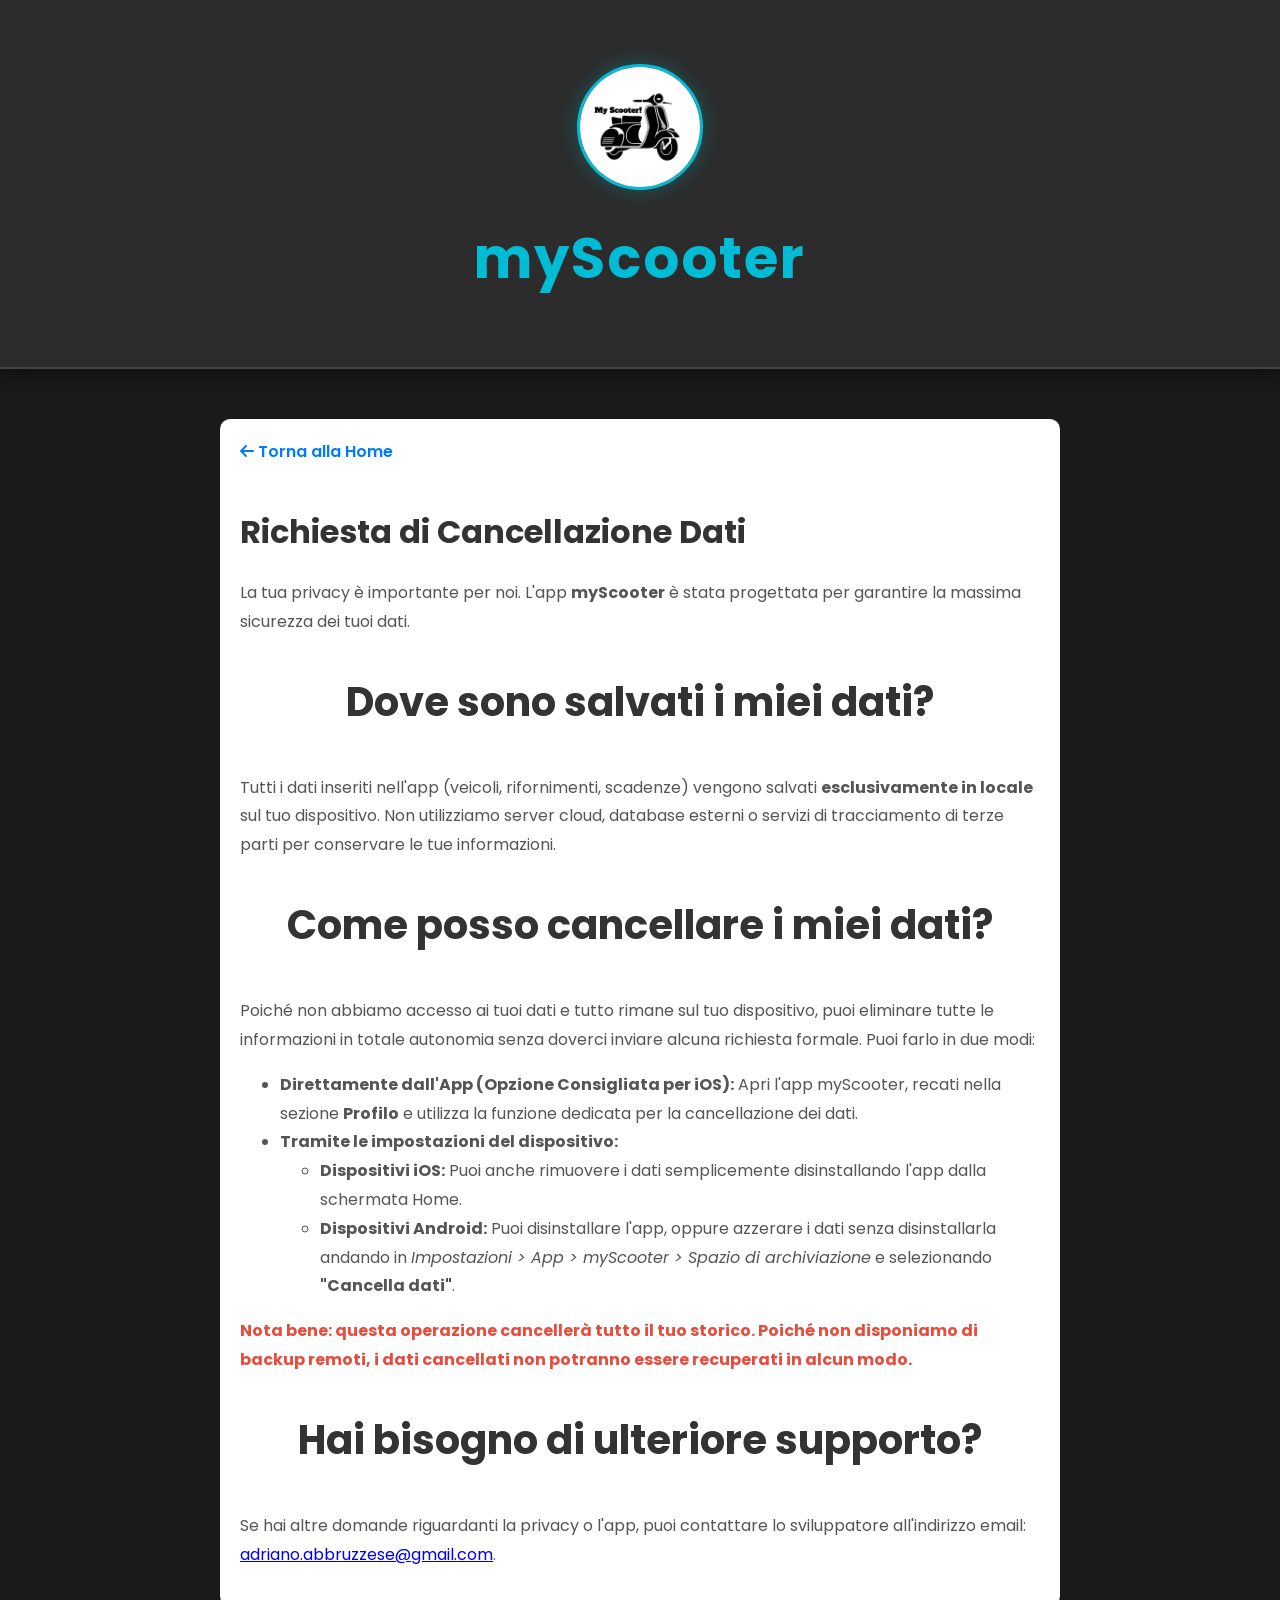
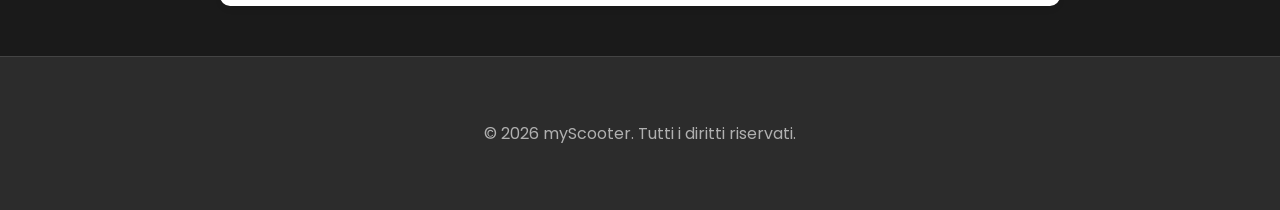
==== cancellazione-dati.html @ e66b5984 "sezione cancellazione dati e aggiornamento in home" ====
<!DOCTYPE html>
<html lang="it">
<head>
    <meta charset="UTF-8">
    <meta name="viewport" content="width=device-width, initial-scale=1.0">
    <title>Cancellazione Dati - myScooter</title>
    <link href="https://fonts.googleapis.com/css2?family=Poppins:wght@400;600;700&display=swap" rel="stylesheet">
    <link rel="stylesheet" href="https://cdnjs.cloudflare.com/ajax/libs/font-awesome/6.5.2/css/all.min.css">
    <link rel="stylesheet" href="style.css">
    <style>
        .content-page { max-width: 800px; margin: 50px auto; padding: 20px; text-align: left; background: #fff; border-radius: 10px; box-shadow: 0 4px 6px rgba(0,0,0,0.05); }
        .content-page h1, .content-page h2 { color: #333; }
        .content-page p, .content-page li { color: #555; line-height: 1.8; }
        .back-btn { display: inline-block; margin-bottom: 20px; color: #007bff; text-decoration: none; font-weight: 600; }
        .back-btn:hover { text-decoration: underline; }
    </style>
</head>
<body>

    <header>
        <img src="images/loghetto1.jpg" alt="Logo myScooter" class="header-logo">
        <h1>myScooter</h1>
    </header>

    <div class="container">
        <div class="content-page">
            <a href="index.html" class="back-btn"><i class="fas fa-arrow-left"></i> Torna alla Home</a>
            
            <h1>Richiesta di Cancellazione Dati</h1>
            <p>La tua privacy è importante per noi. L'app <strong>myScooter</strong> è stata progettata per garantire la massima sicurezza dei tuoi dati.</p>
            
            <h2>Dove sono salvati i miei dati?</h2>
            <p>Tutti i dati inseriti nell'app (veicoli, rifornimenti, scadenze) vengono salvati <strong>esclusivamente in locale</strong> sul tuo dispositivo. Non utilizziamo server cloud, database esterni o servizi di tracciamento di terze parti per conservare le tue informazioni.</p>

            <h2>Come posso cancellare i miei dati?</h2>
            <p>Poiché non abbiamo accesso ai tuoi dati e tutto rimane sul tuo dispositivo, puoi eliminare tutte le informazioni in totale autonomia senza doverci inviare alcuna richiesta formale. Puoi farlo in due modi:</p>
            
            <ul>
                <li><strong>Direttamente dall'App (Opzione Consigliata per iOS):</strong> Apri l'app myScooter, recati nella sezione <strong>Profilo</strong> e utilizza la funzione dedicata per la cancellazione dei dati.</li>
                <li><strong>Tramite le impostazioni del dispositivo:</strong>
                    <ul>
                        <li><strong>Dispositivi iOS:</strong> Puoi anche rimuovere i dati semplicemente disinstallando l'app dalla schermata Home.</li>
                        <li><strong>Dispositivi Android:</strong> Puoi disinstallare l'app, oppure azzerare i dati senza disinstallarla andando in <em>Impostazioni > App > myScooter > Spazio di archiviazione</em> e selezionando <strong>"Cancella dati"</strong>.</li>
                    </ul>
                </li>
            </ul>

            <p style="color: #e74c3c; font-weight: bold;">Nota bene: questa operazione cancellerà tutto il tuo storico. Poiché non disponiamo di backup remoti, i dati cancellati non potranno essere recuperati in alcun modo.</p>
            
            <h2>Hai bisogno di ulteriore supporto?</h2>
            <p>Se hai altre domande riguardanti la privacy o l'app, puoi contattare lo sviluppatore all'indirizzo email: <a href="mailto:adriano.abbruzzese@gmail.com">adriano.abbruzzese@gmail.com</a>.</p>
        </div>
    </div>

    <footer>
        <p class="text-muted-custom">&copy; 2026 myScooter. Tutti i diritti riservati.</p>
    </footer>

</body>
</html>
---- style.css ----
:root {
    --primary-dark: #1a1a1a;
    --secondary-dark: #2c2c2c;
    --accent-color: #00bcd4;
    --accent-hover: #00e5ff;
    --text-light: #f0f0f0;
    --text-muted: #b0b0b0;
    --border-color: #444444;
    --shadow-dark: 0 8px 16px rgba(0, 0, 0, 0.4);
    --border-radius: 12px;
}

body {
    font-family: 'Poppins', sans-serif;
    line-height: 1.6;
    margin: 0;
    padding: 0;
    background-color: var(--primary-dark);
    color: var(--text-light);
}

/* Header */
header {
    background-color: var(--secondary-dark);
    padding: 4rem 1rem;
    text-align: center;
    border-bottom: 2px solid var(--border-color);
    box-shadow: var(--shadow-dark);
}

.header-logo {
    max-width: 120px;
    border-radius: 50%;
    border: 3px solid var(--accent-color);
    box-shadow: 0 0 20px rgba(0, 188, 212, 0.3);
    margin-bottom: 1rem;
}

header h1 { font-size: 3.5rem; margin: 0; color: var(--accent-color); letter-spacing: 2px; }
header p { color: var(--text-muted); max-width: 700px; margin: 1rem auto 0; font-size: 1.1rem; }

/* Layout */
.container { max-width: 1100px; margin: 3rem auto; padding: 0 1.5rem; }

section {
    background-color: var(--secondary-dark);
    padding: 2.5rem;
    margin-bottom: 3.5rem;
    border-radius: var(--border-radius);
    border: 1px solid var(--border-color);
    box-shadow: var(--shadow-dark);
}

h2 { font-size: 2.5rem; text-align: center; margin-bottom: 2.5rem; color: var(--text-light); }

/* Griglie */
.features-grid, .support-grid {
    display: grid;
    gap: 20px;
    grid-template-columns: repeat(auto-fit, minmax(280px, 1fr));
}

.card {
    background-color: var(--primary-dark);
    padding: 2.5rem;
    border-radius: var(--border-radius);
    border: 1px solid var(--border-color);
    text-align: center;
    transition: transform 0.3s ease, border-color 0.3s ease;
}

.card:hover { transform: translateY(-8px); border-color: var(--accent-color); }
.card i { font-size: 3rem; color: var(--accent-color); margin-bottom: 1.5rem; }
.card h3 { color: var(--accent-color); margin-bottom: 1rem; }

/* Tabs & Gallery */
.tabs { display: flex; justify-content: center; gap: 1rem; margin-bottom: 2rem; border-bottom: 1px solid var(--border-color); }
.tab-btn {
    background: none; border: none; padding: 1rem 2rem; color: var(--text-muted);
    cursor: pointer; font-weight: 600; font-size: 1.1rem; transition: 0.3s;
    border-bottom: 3px solid transparent;
}
.tab-btn.active { color: var(--accent-color); border-bottom-color: var(--accent-color); }

.image-gallery {
    display: grid;
    grid-template-columns: repeat(auto-fit, minmax(180px, 1fr));
    gap: 20px;
    margin-top: 1.5rem;
}

.image-gallery img {
    width: 100%;
    border-radius: 10px;
    border: 2px solid var(--border-color);
    transition: 0.3s;
    box-shadow: 0 4px 8px rgba(0,0,0,0.3);
}

.image-gallery img:hover { border-color: var(--accent-color); transform: scale(1.05); }

/* Form Supporto */
.form-container {
    max-width: 600px;
    margin: 2rem auto 0;
    padding: 2rem;
    background: var(--primary-dark);
    border-radius: var(--border-radius);
    border: 1px solid var(--border-color);
}

.form-group { margin-bottom: 1.2rem; text-align: left; }
.form-group label { display: block; margin-bottom: 0.5rem; color: var(--accent-color); font-weight: 600; }
.form-group input, .form-group textarea {
    width: 100%; padding: 0.8rem; border-radius: 6px; border: 1px solid var(--border-color);
    background: var(--secondary-dark); color: white; font-family: inherit; box-sizing: border-box;
}

.btn-submit {
    width: 100%; background: var(--accent-color); color: var(--primary-dark);
    padding: 1rem; border: none; border-radius: 50px; font-weight: 700;
    cursor: pointer; transition: 0.3s; font-size: 1rem;
}
.btn-submit:hover { background: var(--accent-hover); transform: translateY(-2px); }

/* Footer */
footer {
    background-color: var(--secondary-dark); padding: 4rem 1rem; text-align: center;
    border-top: 1px solid var(--border-color);
}
.footer-flex { display: flex; flex-direction: column; align-items: center; gap: 2rem; }
.social-links a { color: var(--accent-color); margin: 0 1rem; transition: 0.3s; }
.donate-btn {
    background: #0070ba; color: white; padding: 0.8rem 1.5rem;
    border-radius: 50px; text-decoration: none; font-weight: 600;
}

#backToTop {
    display: none; position: fixed; bottom: 2rem; right: 2rem;
    background: var(--accent-color); color: var(--primary-dark);
    width: 50px; height: 50px; border-radius: 50%; border: none; cursor: pointer;
    z-index: 1000;
}

@media (min-width: 768px) { .footer-flex { flex-direction: row; justify-content: center; gap: 6rem; } }

/* --- Stili specifici per Download Page --- */
.status-container {
    text-align: center;
    min-height: 300px;
    display: flex;
    flex-direction: column;
    justify-content: center;
    align-items: center;
}

.loader {
    border: 6px solid var(--primary-dark);
    border-top: 6px solid var(--accent-color);
    border-radius: 50%;
    width: 60px;
    height: 60px;
    animation: spin 1s linear infinite;
    margin-bottom: 2rem;
    box-shadow: 0 0 15px rgba(0, 188, 212, 0.1);
}

@keyframes spin {
    0% { transform: rotate(0deg); }
    100% { transform: rotate(360deg); }
}

.text-muted-custom {
    color: var(--text-muted);
    max-width: 500px;
    margin: 0 auto;
}

.status-container {
    text-align: center;
    padding: 2rem 0;
}

/* QR Code rimpicciolito */
.qr-small {
    max-width: 120px; /* Più piccolo rispetto alla home */
    margin: 1.5rem auto;
    border: 5px solid white;
    border-radius: 10px;
    display: block;
}

/* Contenitore badge piccoli */
.mini-badge-container {
    display: flex;
    justify-content: center;
    gap: 15px;
    margin-top: 2rem;
}

.mini-badge {
    height: 40px; /* Badge rimpiccioliti */
    transition: transform 0.2s;
}

.mini-badge:hover {
    transform: scale(1.05);
}
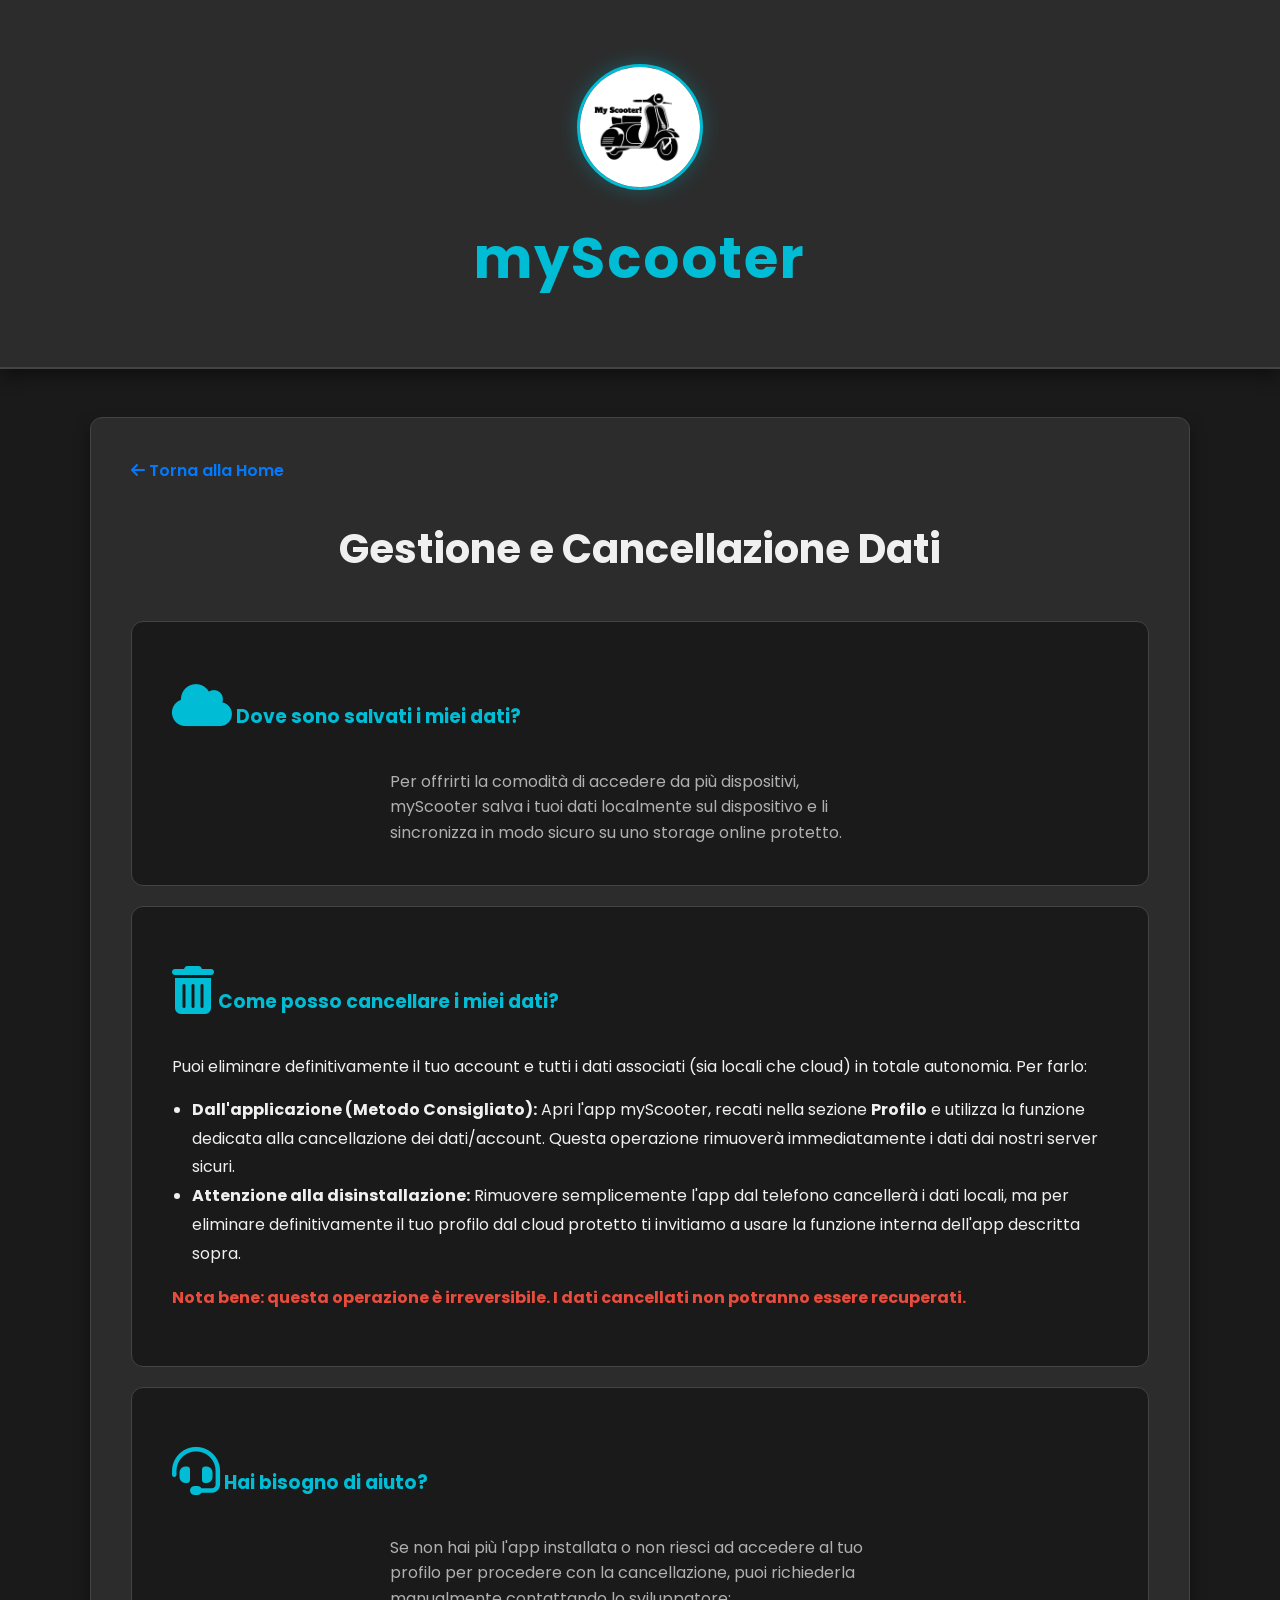
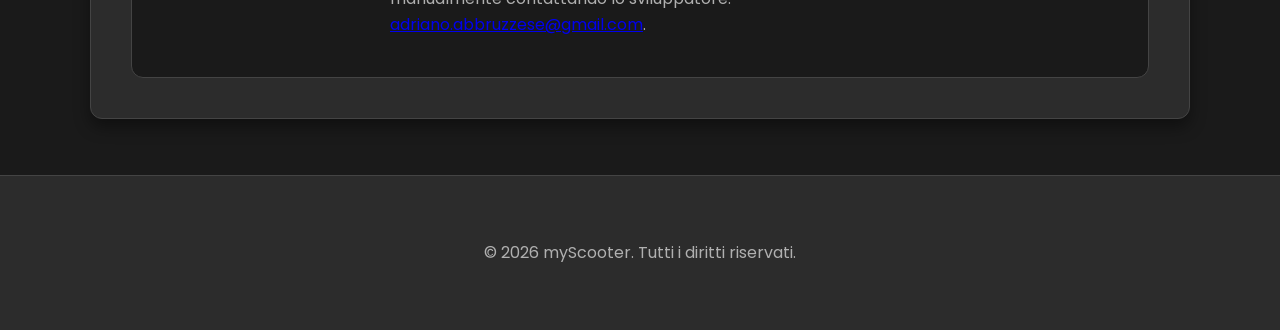
==== commit 9bf13031: "Update cancellazione-dati.html" ====
--- a/cancellazione-dati.html
+++ b/cancellazione-dati.html
@@ -7,13 +7,6 @@
     <link href="https://fonts.googleapis.com/css2?family=Poppins:wght@400;600;700&display=swap" rel="stylesheet">
     <link rel="stylesheet" href="https://cdnjs.cloudflare.com/ajax/libs/font-awesome/6.5.2/css/all.min.css">
     <link rel="stylesheet" href="style.css">
-    <style>
-        .content-page { max-width: 800px; margin: 50px auto; padding: 20px; text-align: left; background: #fff; border-radius: 10px; box-shadow: 0 4px 6px rgba(0,0,0,0.05); }
-        .content-page h1, .content-page h2 { color: #333; }
-        .content-page p, .content-page li { color: #555; line-height: 1.8; }
-        .back-btn { display: inline-block; margin-bottom: 20px; color: #007bff; text-decoration: none; font-weight: 600; }
-        .back-btn:hover { text-decoration: underline; }
-    </style>
 </head>
 <body>
 
@@ -23,33 +16,35 @@
     </header>
 
     <div class="container">
-        <div class="content-page">
-            <a href="index.html" class="back-btn"><i class="fas fa-arrow-left"></i> Torna alla Home</a>
+        <section>
+            <div style="margin-bottom: 20px; text-align: left;">
+                <a href="index.html" style="color: #007bff; text-decoration: none; font-weight: 600;"><i class="fas fa-arrow-left"></i> Torna alla Home</a>
+            </div>
             
-            <h1>Richiesta di Cancellazione Dati</h1>
-            <p>La tua privacy è importante per noi. L'app <strong>myScooter</strong> è stata progettata per garantire la massima sicurezza dei tuoi dati.</p>
+            <h2>Gestione e Cancellazione Dati</h2>
             
-            <h2>Dove sono salvati i miei dati?</h2>
-            <p>Tutti i dati inseriti nell'app (veicoli, rifornimenti, scadenze) vengono salvati <strong>esclusivamente in locale</strong> sul tuo dispositivo. Non utilizziamo server cloud, database esterni o servizi di tracciamento di terze parti per conservare le tue informazioni.</p>
+            <div class="card" style="text-align: left; margin-bottom: 20px;">
+                <h3><i class="fas fa-cloud"></i> Dove sono salvati i miei dati?</h3>
+                <p class="text-muted-custom">Per offrirti la comodità di accedere da più dispositivi, myScooter salva i tuoi dati localmente sul dispositivo e li sincronizza in modo sicuro su uno storage online protetto.</p>
+            </div>
 
-            <h2>Come posso cancellare i miei dati?</h2>
-            <p>Poiché non abbiamo accesso ai tuoi dati e tutto rimane sul tuo dispositivo, puoi eliminare tutte le informazioni in totale autonomia senza doverci inviare alcuna richiesta formale. Puoi farlo in due modi:</p>
+            <div class="card" style="text-align: left; margin-bottom: 20px;">
+                <h3><i class="fas fa-trash-alt"></i> Come posso cancellare i miei dati?</h3>
+                <p>Puoi eliminare definitivamente il tuo account e tutti i dati associati (sia locali che cloud) in totale autonomia. Per farlo:</p>
+                
+                <ul style="margin-top: 15px; padding-left: 20px; line-height: 1.8;">
+                    <li><strong>Dall'applicazione (Metodo Consigliato):</strong> Apri l'app myScooter, recati nella sezione <strong>Profilo</strong> e utilizza la funzione dedicata alla cancellazione dei dati/account. Questa operazione rimuoverà immediatamente i dati dai nostri server sicuri.</li>
+                    <li><strong>Attenzione alla disinstallazione:</strong> Rimuovere semplicemente l'app dal telefono cancellerà i dati locali, ma per eliminare definitivamente il tuo profilo dal cloud protetto ti invitiamo a usare la funzione interna dell'app descritta sopra.</li>
+                </ul>
+
+                <p style="margin-top: 15px; color: #e74c3c; font-weight: bold;">Nota bene: questa operazione è irreversibile. I dati cancellati non potranno essere recuperati.</p>
+            </div>
             
-            <ul>
-                <li><strong>Direttamente dall'App (Opzione Consigliata per iOS):</strong> Apri l'app myScooter, recati nella sezione <strong>Profilo</strong> e utilizza la funzione dedicata per la cancellazione dei dati.</li>
-                <li><strong>Tramite le impostazioni del dispositivo:</strong>
-                    <ul>
-                        <li><strong>Dispositivi iOS:</strong> Puoi anche rimuovere i dati semplicemente disinstallando l'app dalla schermata Home.</li>
-                        <li><strong>Dispositivi Android:</strong> Puoi disinstallare l'app, oppure azzerare i dati senza disinstallarla andando in <em>Impostazioni > App > myScooter > Spazio di archiviazione</em> e selezionando <strong>"Cancella dati"</strong>.</li>
-                    </ul>
-                </li>
-            </ul>
-
-            <p style="color: #e74c3c; font-weight: bold;">Nota bene: questa operazione cancellerà tutto il tuo storico. Poiché non disponiamo di backup remoti, i dati cancellati non potranno essere recuperati in alcun modo.</p>
-            
-            <h2>Hai bisogno di ulteriore supporto?</h2>
-            <p>Se hai altre domande riguardanti la privacy o l'app, puoi contattare lo sviluppatore all'indirizzo email: <a href="mailto:adriano.abbruzzese@gmail.com">adriano.abbruzzese@gmail.com</a>.</p>
-        </div>
+            <div class="card" style="text-align: left;">
+                <h3><i class="fas fa-headset"></i> Hai bisogno di aiuto?</h3>
+                <p class="text-muted-custom">Se non hai più l'app installata o non riesci ad accedere al tuo profilo per procedere con la cancellazione, puoi richiederla manualmente contattando lo sviluppatore: <a href="mailto:adriano.abbruzzese@gmail.com">adriano.abbruzzese@gmail.com</a>.</p>
+            </div>
+        </section>
     </div>
 
     <footer>
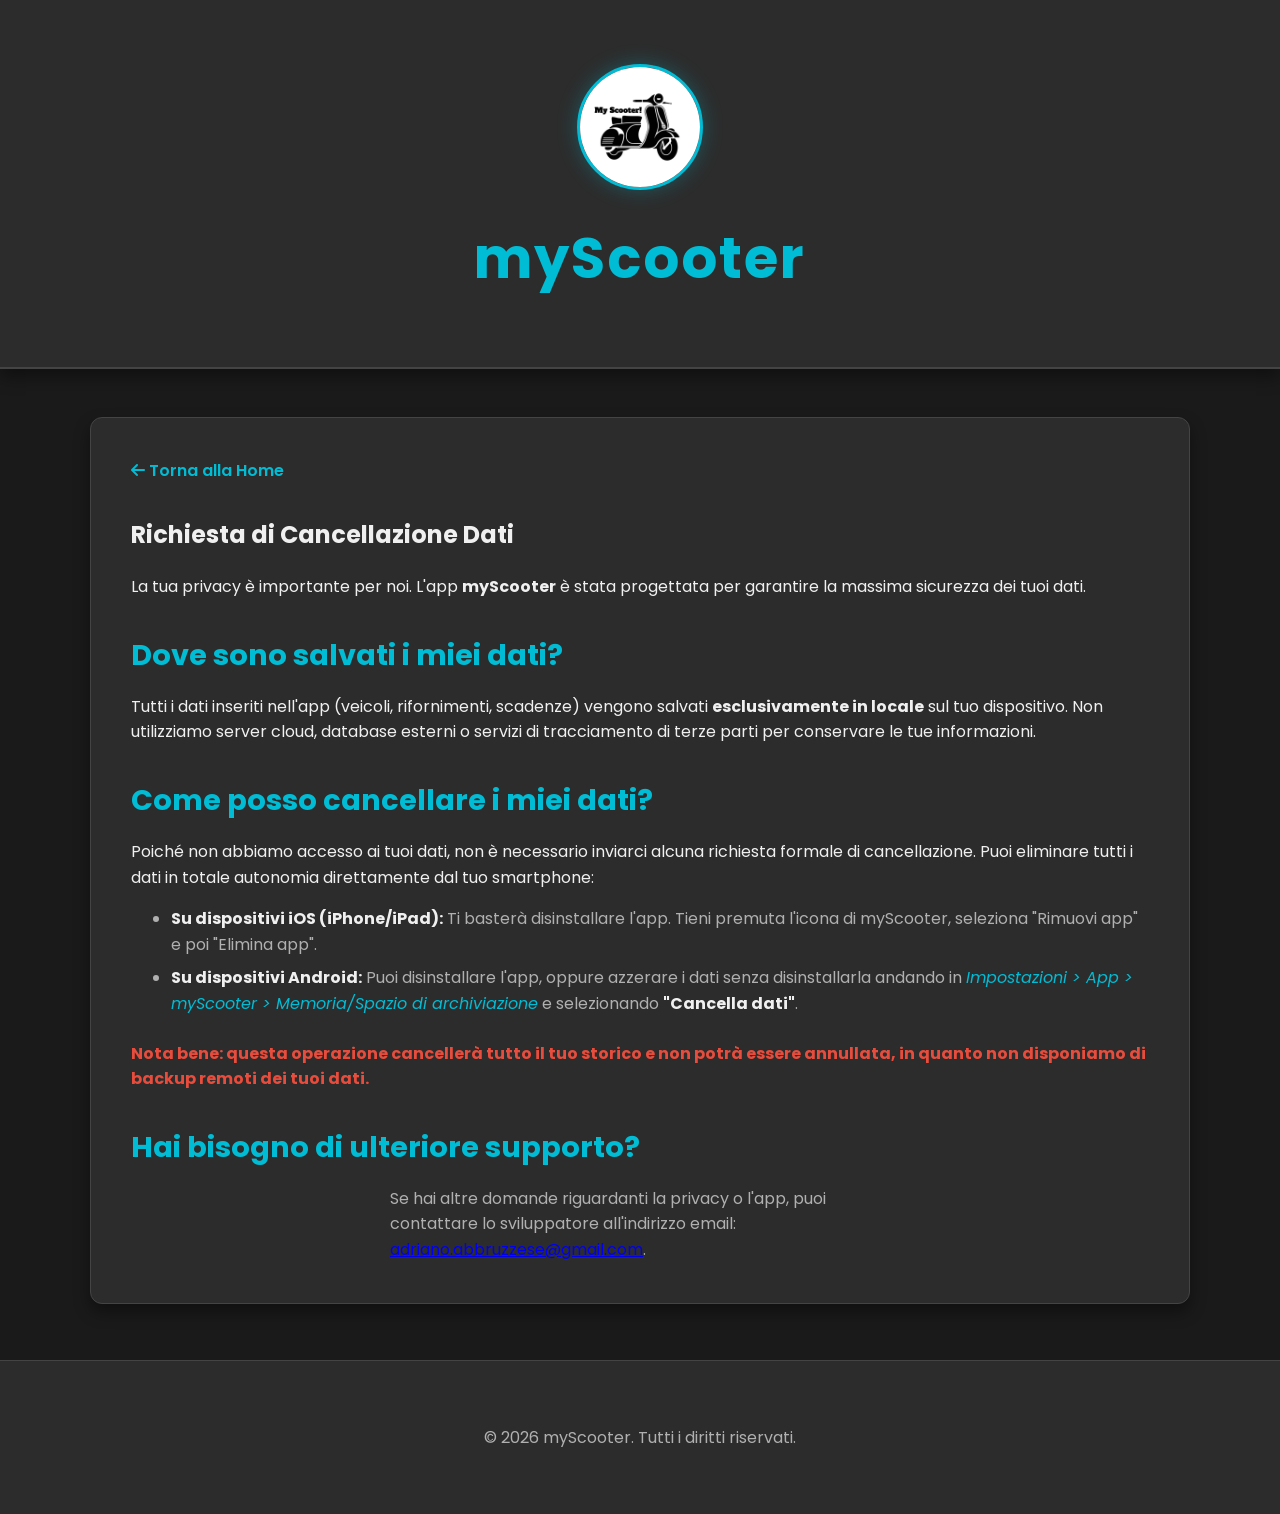
==== commit ce536466: "migliorie home page e css in file" ====
--- a/cancellazione-dati.html
+++ b/cancellazione-dati.html
@@ -16,34 +16,29 @@
     </header>
 
     <div class="container">
-        <section>
-            <div style="margin-bottom: 20px; text-align: left;">
-                <a href="index.html" style="color: #007bff; text-decoration: none; font-weight: 600;"><i class="fas fa-arrow-left"></i> Torna alla Home</a>
+        <section class="content-page-section">
+            <div class="back-btn-container">
+                <a href="index.html" class="back-btn"><i class="fas fa-arrow-left"></i> Torna alla Home</a>
             </div>
             
-            <h2>Gestione e Cancellazione Dati</h2>
+            <h1>Richiesta di Cancellazione Dati</h1>
+            <p>La tua privacy è importante per noi. L'app <strong>myScooter</strong> è stata progettata per garantire la massima sicurezza dei tuoi dati.</p>
             
-            <div class="card" style="text-align: left; margin-bottom: 20px;">
-                <h3><i class="fas fa-cloud"></i> Dove sono salvati i miei dati?</h3>
-                <p class="text-muted-custom">Per offrirti la comodità di accedere da più dispositivi, myScooter salva i tuoi dati localmente sul dispositivo e li sincronizza in modo sicuro su uno storage online protetto.</p>
-            </div>
+            <h2>Dove sono salvati i miei dati?</h2>
+            <p>Tutti i dati inseriti nell'app (veicoli, rifornimenti, scadenze) vengono salvati <strong>esclusivamente in locale</strong> sul tuo dispositivo. Non utilizziamo server cloud, database esterni o servizi di tracciamento di terze parti per conservare le tue informazioni.</p>
 
-            <div class="card" style="text-align: left; margin-bottom: 20px;">
-                <h3><i class="fas fa-trash-alt"></i> Come posso cancellare i miei dati?</h3>
-                <p>Puoi eliminare definitivamente il tuo account e tutti i dati associati (sia locali che cloud) in totale autonomia. Per farlo:</p>
-                
-                <ul style="margin-top: 15px; padding-left: 20px; line-height: 1.8;">
-                    <li><strong>Dall'applicazione (Metodo Consigliato):</strong> Apri l'app myScooter, recati nella sezione <strong>Profilo</strong> e utilizza la funzione dedicata alla cancellazione dei dati/account. Questa operazione rimuoverà immediatamente i dati dai nostri server sicuri.</li>
-                    <li><strong>Attenzione alla disinstallazione:</strong> Rimuovere semplicemente l'app dal telefono cancellerà i dati locali, ma per eliminare definitivamente il tuo profilo dal cloud protetto ti invitiamo a usare la funzione interna dell'app descritta sopra.</li>
-                </ul>
+            <h2>Come posso cancellare i miei dati?</h2>
+            <p>Poiché non abbiamo accesso ai tuoi dati, non è necessario inviarci alcuna richiesta formale di cancellazione. Puoi eliminare tutti i dati in totale autonomia direttamente dal tuo smartphone:</p>
+            
+            <ul>
+                <li><strong>Su dispositivi iOS (iPhone/iPad):</strong> Ti basterà disinstallare l'app. Tieni premuta l'icona di myScooter, seleziona "Rimuovi app" e poi "Elimina app".</li>
+                <li><strong>Su dispositivi Android:</strong> Puoi disinstallare l'app, oppure azzerare i dati senza disinstallarla andando in <em>Impostazioni > App > myScooter > Memoria/Spazio di archiviazione</em> e selezionando <strong>"Cancella dati"</strong>.</li>
+            </ul>
 
-                <p style="margin-top: 15px; color: #e74c3c; font-weight: bold;">Nota bene: questa operazione è irreversibile. I dati cancellati non potranno essere recuperati.</p>
-            </div>
+            <p class="warning-text">Nota bene: questa operazione cancellerà tutto il tuo storico e non potrà essere annullata, in quanto non disponiamo di backup remoti dei tuoi dati.</p>
             
-            <div class="card" style="text-align: left;">
-                <h3><i class="fas fa-headset"></i> Hai bisogno di aiuto?</h3>
-                <p class="text-muted-custom">Se non hai più l'app installata o non riesci ad accedere al tuo profilo per procedere con la cancellazione, puoi richiederla manualmente contattando lo sviluppatore: <a href="mailto:adriano.abbruzzese@gmail.com">adriano.abbruzzese@gmail.com</a>.</p>
-            </div>
+            <h2>Hai bisogno di ulteriore supporto?</h2>
+            <p class="text-muted-custom">Se hai altre domande riguardanti la privacy o l'app, puoi contattare lo sviluppatore all'indirizzo email: <a href="mailto:adriano.abbruzzese@gmail.com" class="accent-link">adriano.abbruzzese@gmail.com</a>.</p>
         </section>
     </div>
 
--- a/style.css
+++ b/style.css
@@ -206,3 +206,143 @@
 .mini-badge:hover {
     transform: scale(1.05);
 }
+
+/* --- NUOVI STILI SPOSTATI DALLE PAGINE HTML --- */
+
+/* 1. Stili per l'etichetta della versione v2.0 nelle card principali */
+.version-label {
+    text-align: center;
+    font-size: 0.85em;
+    color: var(--text-muted);
+    margin: -5px 0 10px 0;
+}
+
+/* 2. Stili per la card combinata e rimpicciolita del supporto */
+.card-support-combined {
+    text-align: center;
+    max-width: 500px;
+    margin: 0 auto 30px auto;
+    display: flex;
+    justify-content: center;
+    align-items: center;
+    gap: 20px;
+    padding: 20px;
+    /* Eredita stili base da .card ma sovrascrive layout */
+    background-color: var(--primary-dark);
+    border: 1px solid var(--border-color);
+    border-radius: var(--border-radius);
+}
+
+.card-support-combined .support-item {
+    display: flex;
+    flex-direction: column;
+    align-items: center;
+    gap: 5px;
+    text-align: center;
+}
+
+/* Icone più piccole nella card combinata */
+.card-support-combined i {
+    font-size: 2.2em;
+    margin-bottom: 5px;
+    color: var(--accent-color);
+}
+
+/* Testo dei link più piccolo nella card combinata */
+.card-support-combined a {
+    font-size: 0.9em;
+    font-weight: 400;
+    color: var(--text-light);
+    text-decoration: none;
+    transition: 0.3s;
+}
+.card-support-combined a:hover {
+    color: var(--accent-hover);
+}
+
+/* Linea di separazione verticale */
+.card-support-combined .support-divider {
+    height: 60px;
+    width: 2px;
+    background-color: var(--border-color);
+    display: block;
+}
+
+/* 3. Stili per il form ingrandito del supporto */
+.form-larger {
+    padding: 50px;
+    margin-bottom: 50px;
+}
+
+.form-larger h3 {
+    font-size: 1.8em;
+    margin-bottom: 30px;
+}
+
+.form-larger .form-group label {
+    font-size: 1.1em;
+    margin-bottom: 10px;
+}
+
+.form-larger .form-group input,
+.form-larger .form-group textarea {
+    padding: 18px;
+    font-size: 1em;
+}
+
+.form-larger textarea {
+    resize: vertical;
+}
+
+/* --- Adattamenti per pagina Cancellazione Dati scura --- */
+/* Stili specifici per mantenere coerenza con il layout 'section' scuro */
+.content-page-section {
+    text-align: left;
+}
+
+.content-page-section h2 {
+    text-align: left;
+    font-size: 1.8rem;
+    color: var(--accent-color);
+    margin-top: 2rem;
+    margin-bottom: 1rem;
+}
+
+.content-page-section ul {
+    color: var(--text-muted);
+    margin-bottom: 1.5rem;
+}
+
+.content-page-section li {
+    margin-bottom: 0.5rem;
+}
+
+.content-page-section strong {
+    color: var(--text-light);
+}
+
+.content-page-section em {
+    color: var(--accent-color);
+}
+
+.content-page-section .warning-text {
+    color: #e74c3c; /* Manteniamo il rosso per l'avviso, adattato per scuro */
+    font-weight: bold;
+}
+
+.back-btn-container {
+    margin-bottom: 2rem;
+}
+
+.back-btn {
+    display: inline-block;
+    color: var(--accent-color);
+    text-decoration: none;
+    font-weight: 600;
+    transition: 0.3s;
+}
+
+.back-btn:hover {
+    color: var(--accent-hover);
+    transform: translateX(-5px);
+}
